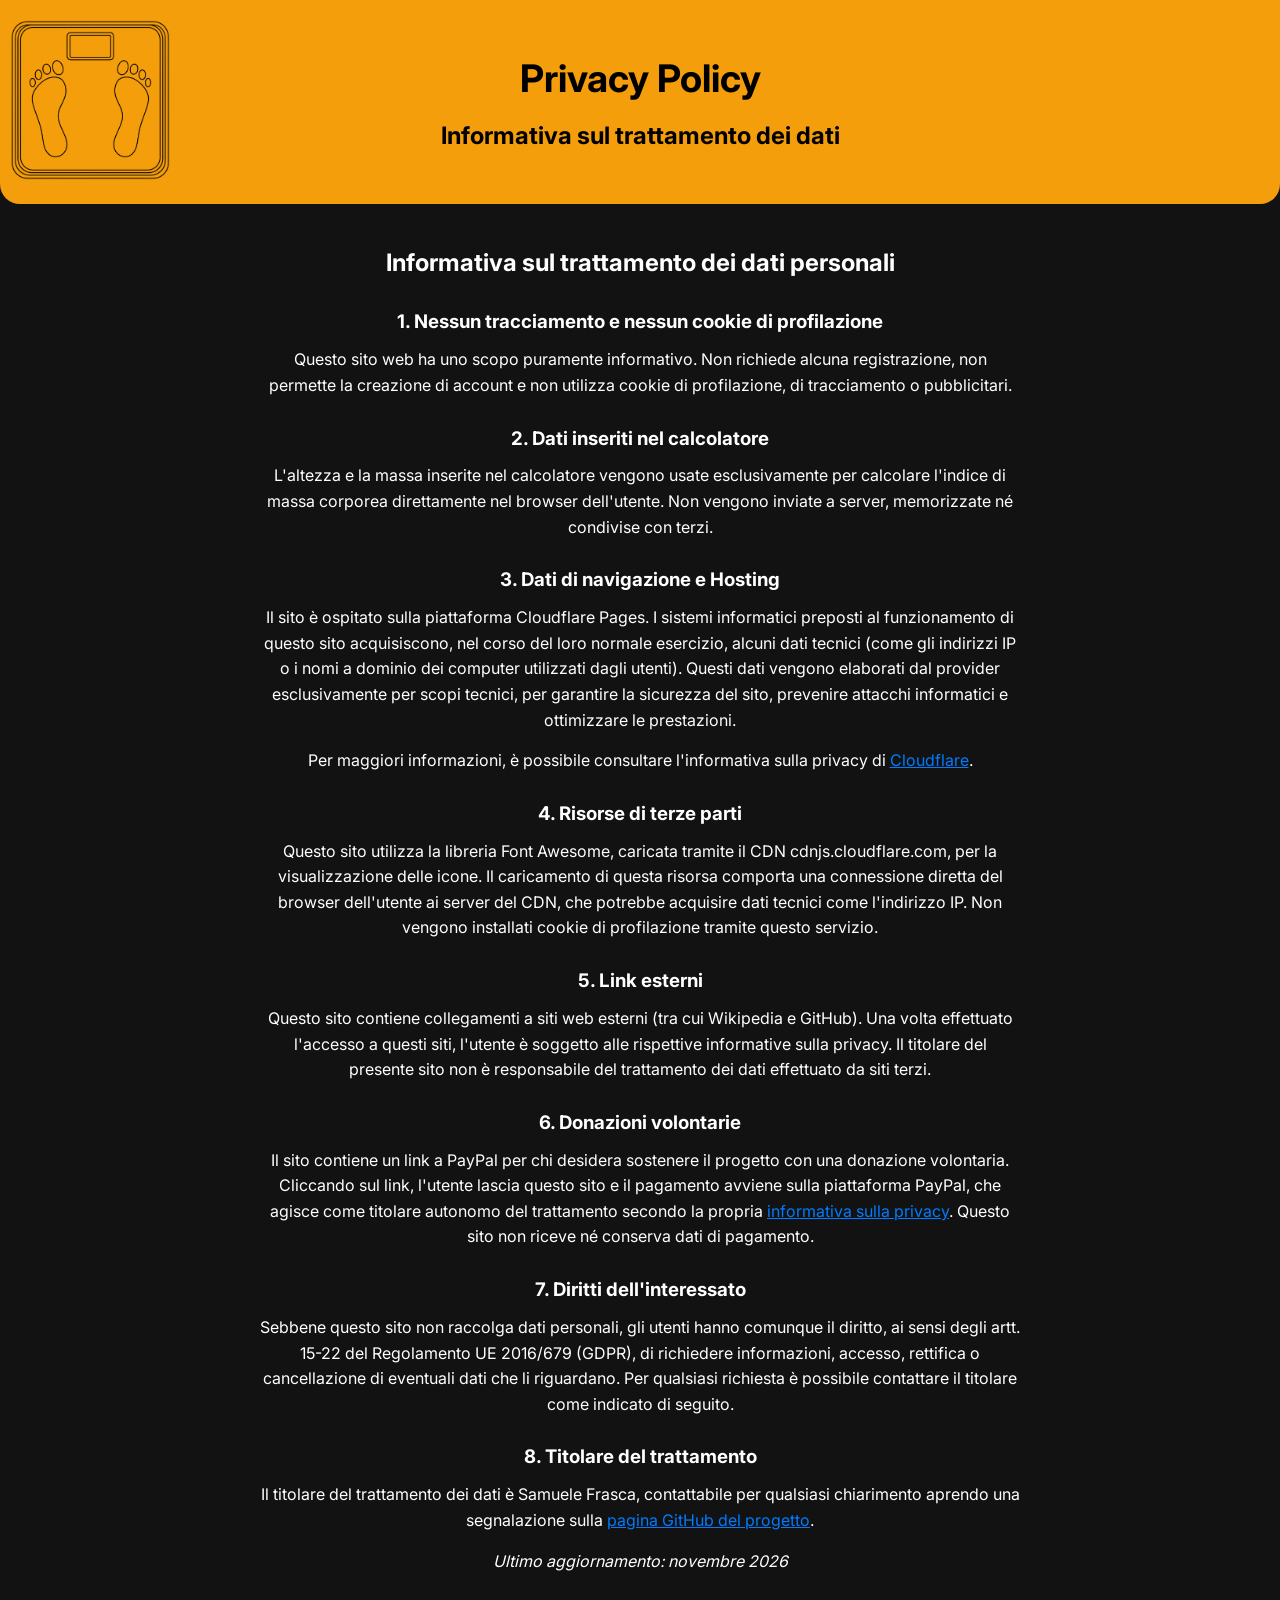
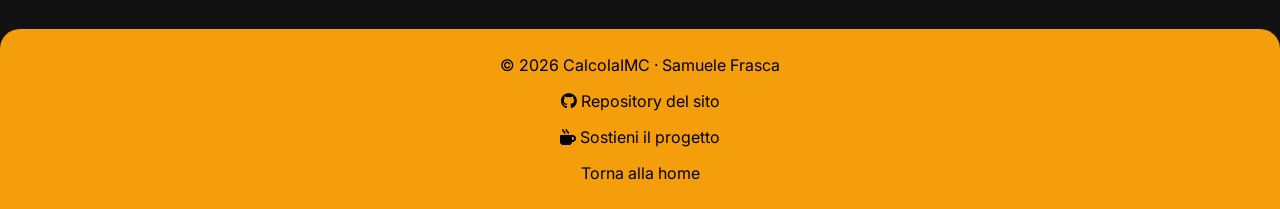
==== privacy.html @ 2f46cd30 "feat: add privacy policy and donation link" ====
<!DOCTYPE html>
<html lang="it">

<head>
    <meta charset="UTF-8">
    <meta name="viewport" content="width=device-width, initial-scale=1.0">

    <title>Informativa sulla Privacy | Calcola IMC</title>
    <meta name="description"
        content="Informativa sulla privacy di Calcola IMC: dati inseriti nel calcolatore, hosting, risorse di terze parti, donazioni volontarie e contatti del titolare.">
    <meta name="robots" content="index,follow">

    <link rel="canonical" href="https://calcolaimc.pages.dev/privacy">

    <link rel="icon" href="/assets/img/bmi-icon.png">
    <link rel="stylesheet" href="/assets/css/style.css">
    <link rel="stylesheet" href="https://cdnjs.cloudflare.com/ajax/libs/font-awesome/6.0.0/css/all.min.css" />
    <style>
        main {
            color: #fff;
        }
    </style>
</head>

<body>
    <header>
        <div class="header container">
            <div class="header1">
                <a href="/"><img class="logo" src="/assets/img/bmi-image.png" alt="Logo Calcola IMC"></a>
            </div>
            <div class="header2">
                <h1 class="title">Privacy Policy</h1>
                <h2 class="subtitle">Informativa sul trattamento dei dati</h2>
            </div>
            <div class="header3"></div>
        </div>
    </header>

    <main class="container" style="padding: 40px 20px; max-width: 800px; margin: 0 auto; line-height: 1.6;">
        <h2 style="margin-bottom: 20px;">Informativa sul trattamento dei dati personali</h2>

        <h3 style="margin-top: 25px; margin-bottom: 10px;">1. Nessun tracciamento e nessun cookie di profilazione</h3>
        <p style="margin-bottom: 15px;">
            Questo sito web ha uno scopo puramente informativo. Non richiede alcuna registrazione, non permette la
            creazione di account e non utilizza cookie di profilazione, di tracciamento o pubblicitari.
        </p>

        <h3 style="margin-top: 25px; margin-bottom: 10px;">2. Dati inseriti nel calcolatore</h3>
        <p style="margin-bottom: 15px;">
            L'altezza e la massa inserite nel calcolatore vengono usate esclusivamente per calcolare l'indice di massa
            corporea direttamente nel browser dell'utente. Non vengono inviate a server, memorizzate né condivise
            con terzi.
        </p>

        <h3 style="margin-top: 25px; margin-bottom: 10px;">3. Dati di navigazione e Hosting</h3>
        <p style="margin-bottom: 15px;">
            Il sito è ospitato sulla piattaforma Cloudflare Pages. I sistemi informatici preposti al funzionamento di
            questo sito acquisiscono, nel corso del loro normale esercizio, alcuni dati tecnici (come gli indirizzi IP
            o i nomi a dominio dei computer utilizzati dagli utenti). Questi dati vengono elaborati dal provider
            esclusivamente per scopi tecnici, per garantire la sicurezza del sito, prevenire attacchi informatici e
            ottimizzare le prestazioni.
        </p>
        <p style="margin-bottom: 15px;">
            Per maggiori informazioni, è possibile consultare l'informativa sulla privacy di
            <a href="https://www.cloudflare.com/it-it/privacypolicy/" target="_blank" rel="noopener noreferrer"
                style="color: var(--primary-color, #007bff);">Cloudflare</a>.
        </p>

        <h3 style="margin-top: 25px; margin-bottom: 10px;">4. Risorse di terze parti</h3>
        <p style="margin-bottom: 15px;">
            Questo sito utilizza la libreria Font Awesome, caricata tramite il CDN cdnjs.cloudflare.com, per la
            visualizzazione delle icone. Il caricamento di questa risorsa comporta una connessione diretta del browser
            dell'utente ai server del CDN, che potrebbe acquisire dati tecnici come l'indirizzo IP. Non vengono
            installati cookie di profilazione tramite questo servizio.
        </p>

        <h3 style="margin-top: 25px; margin-bottom: 10px;">5. Link esterni</h3>
        <p style="margin-bottom: 15px;">
            Questo sito contiene collegamenti a siti web esterni (tra cui Wikipedia e GitHub). Una volta effettuato
            l'accesso a questi siti, l'utente è soggetto alle rispettive informative sulla privacy. Il titolare del
            presente sito non è responsabile del trattamento dei dati effettuato da siti terzi.
        </p>

        <h3 style="margin-top: 25px; margin-bottom: 10px;">6. Donazioni volontarie</h3>
        <p style="margin-bottom: 15px;">
            Il sito contiene un link a PayPal per chi desidera sostenere il progetto con una donazione volontaria.
            Cliccando sul link, l'utente lascia questo sito e il pagamento avviene sulla piattaforma PayPal, che
            agisce come titolare autonomo del trattamento secondo la propria
            <a href="https://www.paypal.com/it/webapps/mpp/ua/privacy-full" target="_blank" rel="noopener noreferrer"
                style="color: var(--primary-color, #007bff);">informativa sulla privacy</a>.
            Questo sito non riceve né conserva dati di pagamento.
        </p>

        <h3 style="margin-top: 25px; margin-bottom: 10px;">7. Diritti dell'interessato</h3>
        <p style="margin-bottom: 15px;">
            Sebbene questo sito non raccolga dati personali, gli utenti hanno comunque il diritto, ai sensi degli
            artt. 15-22 del Regolamento UE 2016/679 (GDPR), di richiedere informazioni, accesso, rettifica o
            cancellazione di eventuali dati che li riguardano. Per qualsiasi richiesta è possibile contattare il
            titolare come indicato di seguito.
        </p>

        <h3 style="margin-top: 25px; margin-bottom: 10px;">8. Titolare del trattamento</h3>
        <p style="margin-bottom: 15px;">
            Il titolare del trattamento dei dati è Samuele Frasca, contattabile per qualsiasi chiarimento aprendo una
            segnalazione sulla
            <a href="https://github.com/samuelefrasca/calcola-imc/issues" target="_blank" rel="noopener noreferrer"
                style="color: var(--primary-color, #007bff);">pagina GitHub del progetto</a>.
        </p>

        <p style="margin-bottom: 15px;"><em>Ultimo aggiornamento: novembre 2026</em></p>
    </main>

    <footer>
        <p>&copy; 2026 CalcolaIMC · <a class="a_footer" href="https://samuelefrasca.github.io/" target="_blank"
                rel="noopener noreferrer">Samuele Frasca</a>
        </p>
        <p><a class="a_footer" href="https://github.com/samuelefrasca/calcola-imc" target="_blank"
                rel="noopener noreferrer"><i class="fa-brands fa-github"></i> Repository del sito</a></p>
        <p><a class="a_footer" href="https://paypal.me/SamueleFrasca18" target="_blank" rel="noopener noreferrer"><i
                    class="fa-solid fa-mug-hot"></i> Sostieni il progetto</a></p>
        <p><a class="a_footer" href="/">Torna alla home</a></p>
    </footer>
</body>

</html>
---- assets/css/style.css ----
@font-face {
    font-family: 'Inter';
    src: url('../fonts/inter/Inter-VariableFont_opsz,wght.ttf') format('truetype');
    font-weight: 100 900;
    font-display: swap;
}

* {
    box-sizing: border-box;
    margin: 0;
    padding: 0;
}

body {
    font-family: "Inter", sans-serif;
    font-optical-sizing: auto;
    font-weight: 400;
    background-color: #121212;
    min-height: 100vh;
    display: flex;
    flex-direction: column;
}

.container {
    max-width: 1440px;
    margin: 0 auto;
}

header {
    padding: 20px 10px;
    background-color: #F59E0B;
    color: #000;
    border-radius: 0px 0px 20px 20px;
    text-align: center;
}

.title {
    font-size: 38px;
    margin-bottom: 20px;
}

.spiegazione {
    margin-top: 12px;
}

.spiegazione a {
    color: #222;
    text-decoration: none;
}

.spiegazione a:hover {
    text-decoration: underline;
}

.header {
    display: flex;
    justify-content: space-between;
}

.logo,
.header3 {
    width: 160px;
}

.header2 {
    display: flex;
    flex-direction: column;
    justify-content: center;
}

main {
    padding: 10px 0px;
    text-align: center;
    flex: 1;
    position: relative;
}

.div-input {
    margin-top: 30px;
    display: flex;
    justify-content: space-evenly;
}

.div-input p {
    font-size: 14pt;
    color: #fff;
    margin: 10px;
}

input {
    width: 100px;
    text-align: center;
    font-size: 14pt;
    padding: 5px;
    border: 2px solid #F59E0B;
    border-radius: 20px;
    margin-bottom: 10px;
}

/* Per rendere sempre visibili le frecce dell'input numerico */
input::-webkit-inner-spin-button,
input::-webkit-outer-spin-button {
    opacity: 1;
}

#calcola {
    margin-top: 20px;
    font-size: 14pt;
    padding: 5px 10px;
    border: 2px solid;
    border-radius: 20px;
    transition: .3s;
}

#calcola:hover {
    cursor: pointer;
    background-color: #acacac;
}

#risposta,
#situazione-peso {
    margin-top: 20px;
    font-size: 14pt;
    color: #fff;
}

footer {
    background-color: #F59E0B;
    padding: 10px;
    border-radius: 20px 20px 0px 0px;
    text-align: center;
}

footer p {
    color: #000;
    margin: 16px 0px;
}

.a_footer {
    color: #000;
    text-decoration: none;
}

.a_footer:hover {
    text-decoration: underline;
}

.github {
    justify-content: center;
}

@media (max-width: 768px) {
    .header {
        flex-direction: column;
    }

    .logo {
        width: 120px;
    }

    .header3 {
        display: none;
    }

    .title {
        font-size: 20pt;
    }

    .subtitle {
        font-size: 14pt;
    }

    .spiegazione,
    .div-input p,
    input,
    #calcola,
    #risposta,
    #situazione-peso {
        font-size: 13pt;
    }
}
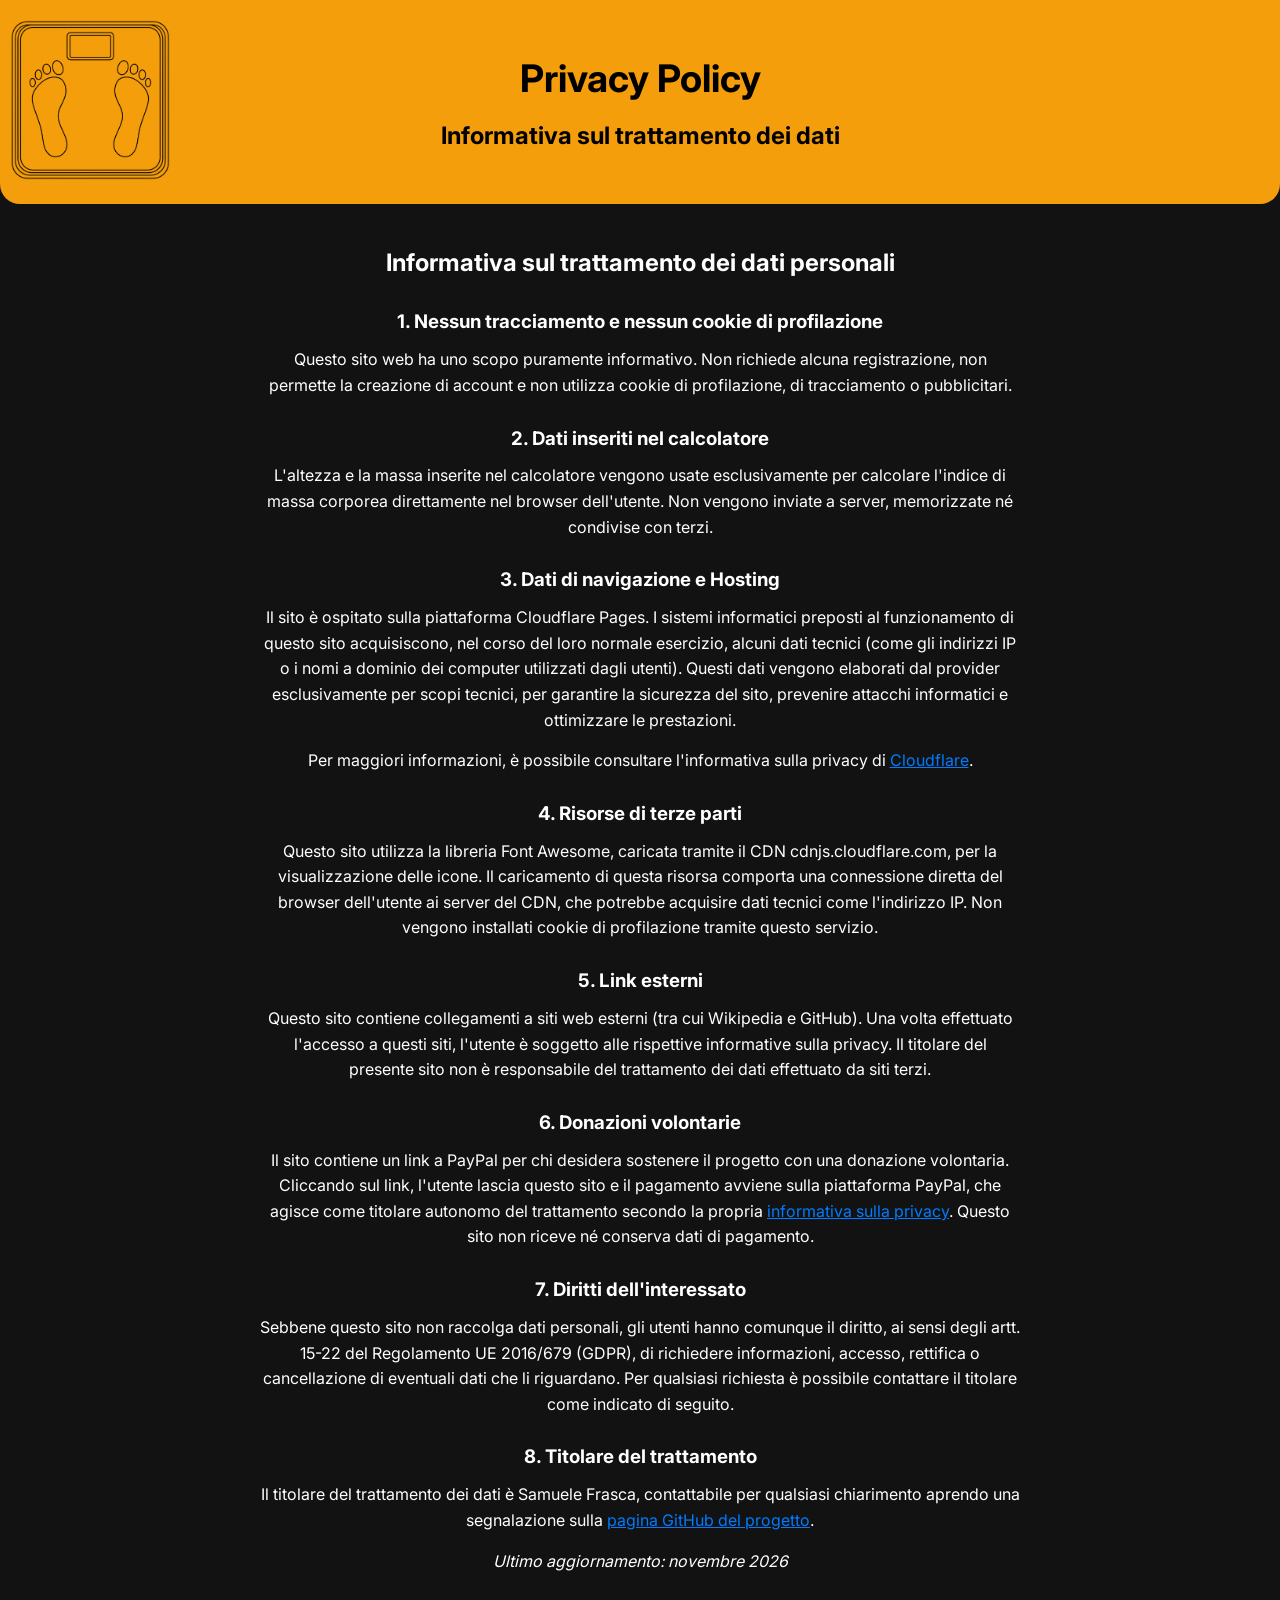
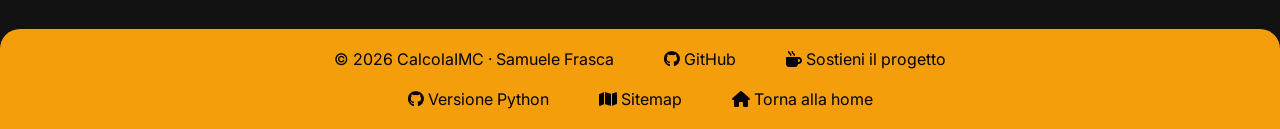
==== commit 86676842: "fix: improve and clean up header and footer layout" ====
--- a/privacy.html
+++ b/privacy.html
@@ -111,14 +111,24 @@
     </main>
 
     <footer>
-        <p>&copy; 2026 CalcolaIMC · <a class="a_footer" href="https://samuelefrasca.github.io/" target="_blank"
-                rel="noopener noreferrer">Samuele Frasca</a>
-        </p>
-        <p><a class="a_footer" href="https://github.com/samuelefrasca/calcola-imc" target="_blank"
-                rel="noopener noreferrer"><i class="fa-brands fa-github"></i> Repository del sito</a></p>
-        <p><a class="a_footer" href="https://paypal.me/SamueleFrasca18" target="_blank" rel="noopener noreferrer"><i
-                    class="fa-solid fa-mug-hot"></i> Sostieni il progetto</a></p>
-        <p><a class="a_footer" href="/">Torna alla home</a></p>
+        <div class="subfooter">
+            <p>&copy; 2026 CalcolaIMC · <a class="a_footer" href="https://samuelefrasca.github.io/" target="_blank"
+                    rel="noopener noreferrer">Samuele Frasca</a>
+            </p>
+            <div class="subfooter-media">
+                <p><a class="a_footer" href="https://github.com/samuelefrasca/calcola-imc" target="_blank"
+                        rel="noopener noreferrer"><i class="fa-brands fa-github"></i> GitHub</a></p>
+                <p><a class="a_footer" href="https://paypal.me/SamueleFrasca18" target="_blank"
+                        rel="noopener noreferrer"><i class="fa-solid fa-mug-hot"></i> Sostieni il progetto</a></p>
+            </div>
+        </div>
+        <div class="subfooter subfooter-media">
+            <p><a class="a_footer" href="https://github.com/samuelefrasca/calcola-imc-py" target="_blank"
+                    rel="noopener noreferrer"><i class="fa-brands fa-github"></i> Versione Python</a>
+            </p>
+            <p><a class="a_footer" href="/sitemap.xml"><i class="fa-solid fa-map"></i> Sitemap</a></p>
+            <p><a class="a_footer" href="/"><i class="fa-solid fa-house"></i> Torna alla home</a></p>
+        </div>
     </footer>
 </body>
 
--- a/assets/css/style.css
+++ b/assets/css/style.css
@@ -133,7 +133,14 @@
 
 footer p {
     color: #000;
-    margin: 16px 0px;
+    margin: 10px;
+}
+
+.subfooter,
+.subfooter-media {
+    display: flex;
+    justify-content: center;
+    gap: 30px;
 }
 
 .a_footer {
@@ -155,7 +162,7 @@
     }
 
     .logo {
-        width: 120px;
+        width: 90px;
     }
 
     .header3 {
@@ -163,11 +170,16 @@
     }
 
     .title {
-        font-size: 20pt;
+        font-size: 18pt;
+        margin-bottom: 10px;
     }
 
     .subtitle {
-        font-size: 14pt;
+        font-size: 12pt;
+    }
+
+    .spiegazione {
+        margin-top: 8px;
     }
 
     .spiegazione,
@@ -176,6 +188,20 @@
     #calcola,
     #risposta,
     #situazione-peso {
-        font-size: 13pt;
+        font-size: 12pt;
+    }
+
+    .subfooter {
+        gap: 0px;
+        flex-direction: column;
+    }
+
+    .subfooter-media {
+        flex-direction: row;
+    }
+
+    .subfooter p {
+        font-size: 14px;
+        margin: 7px;
     }
 }
